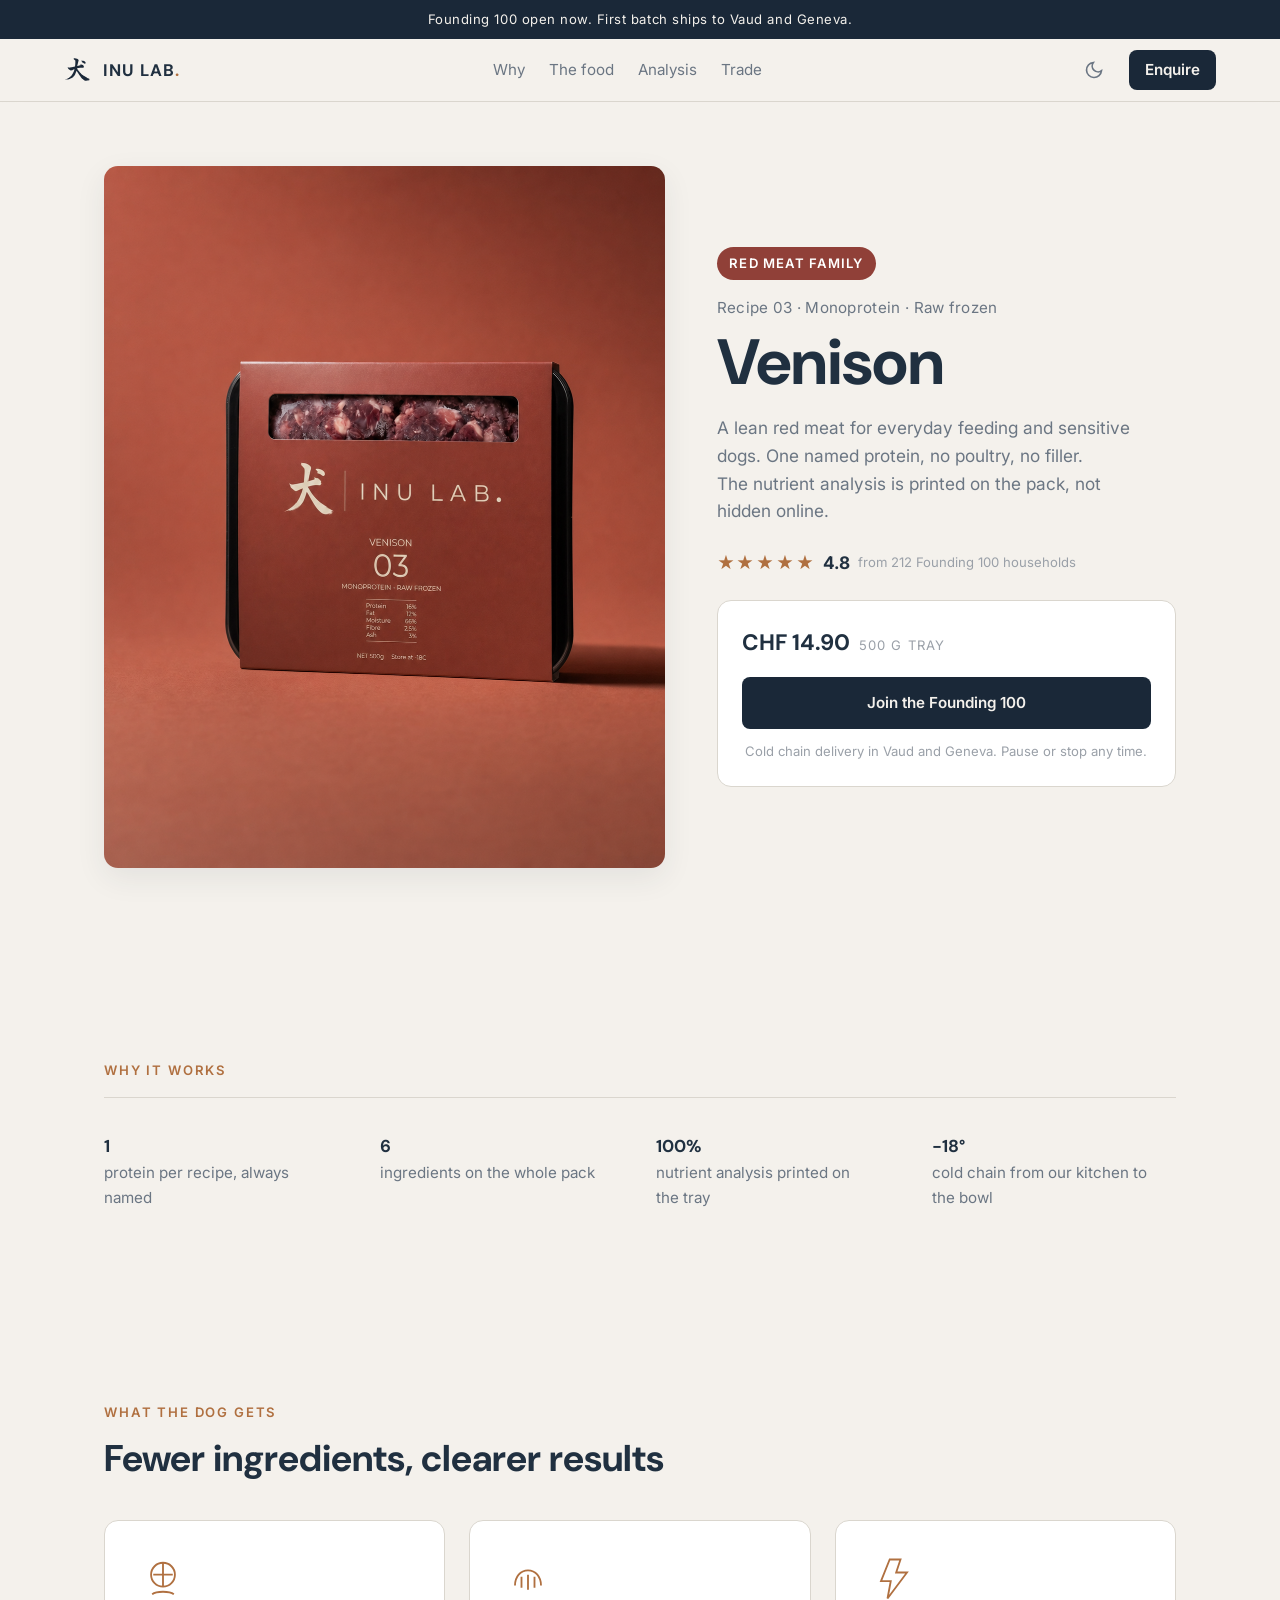
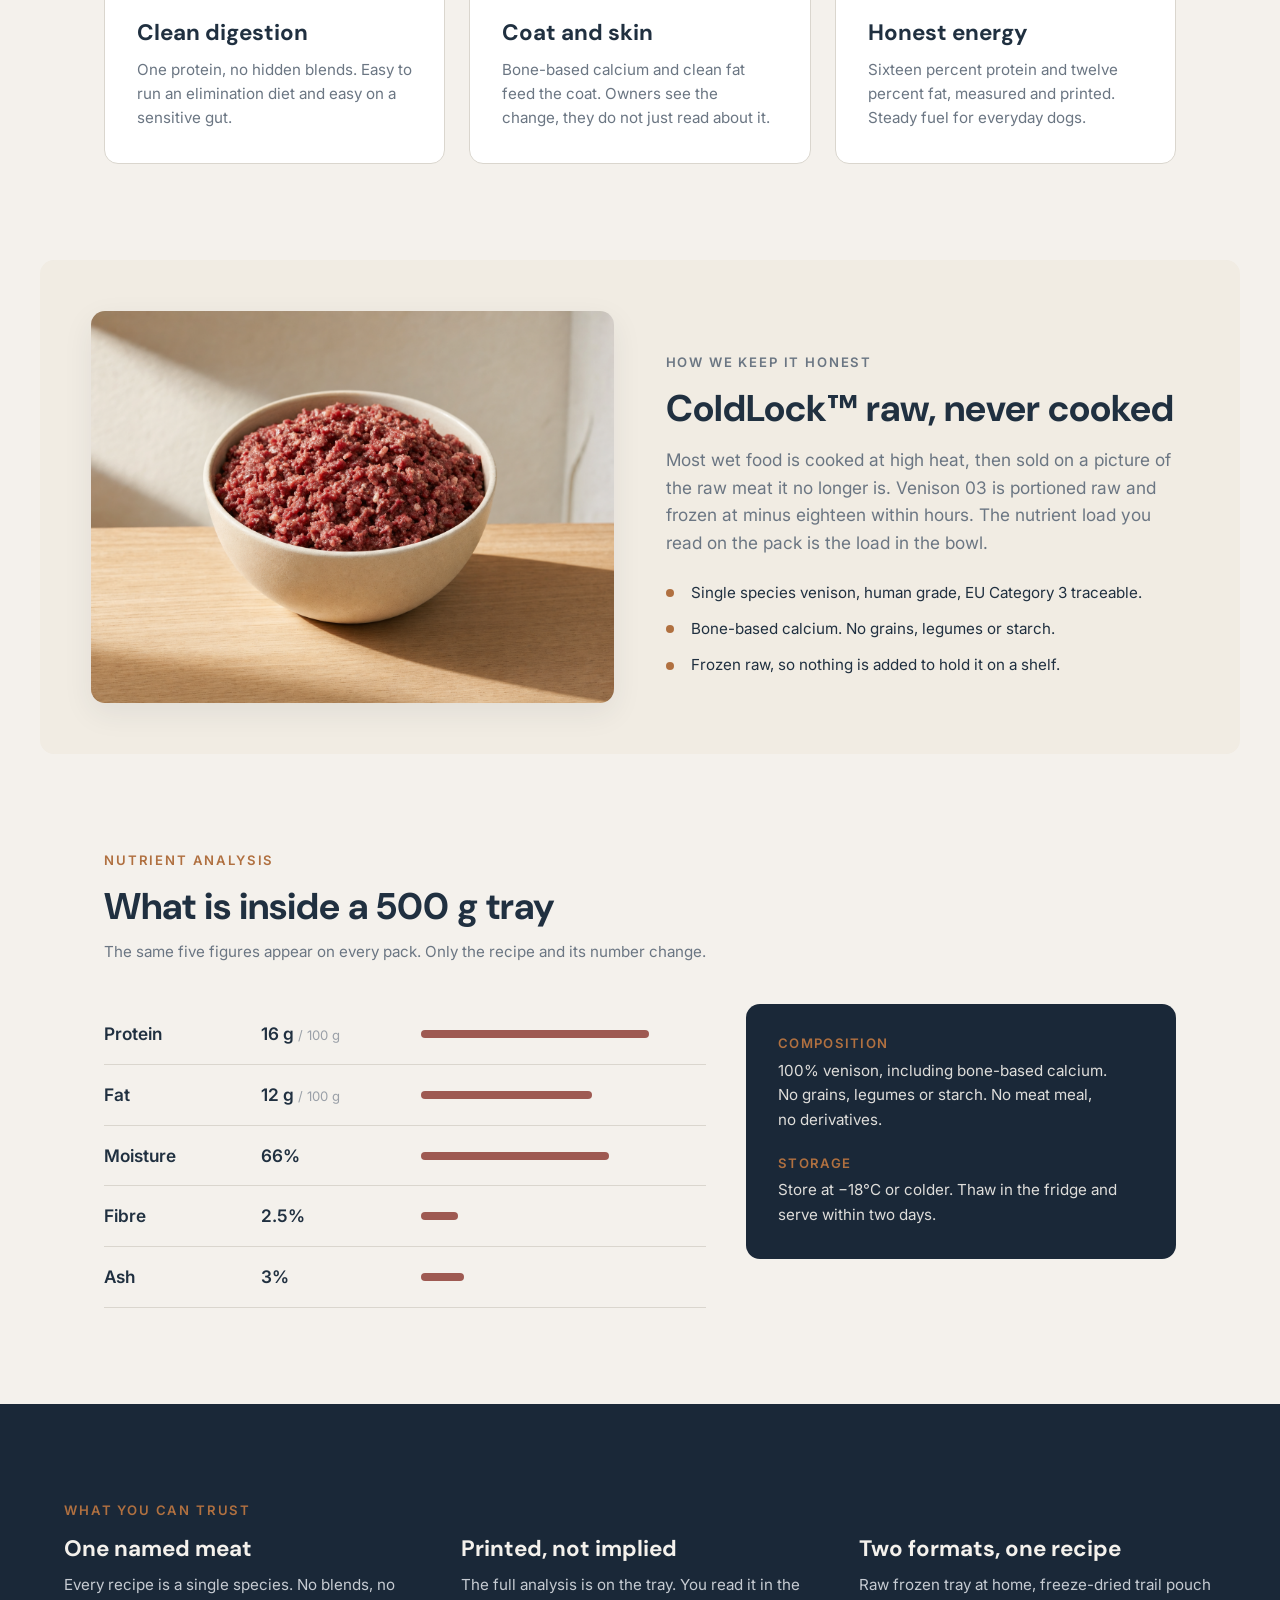
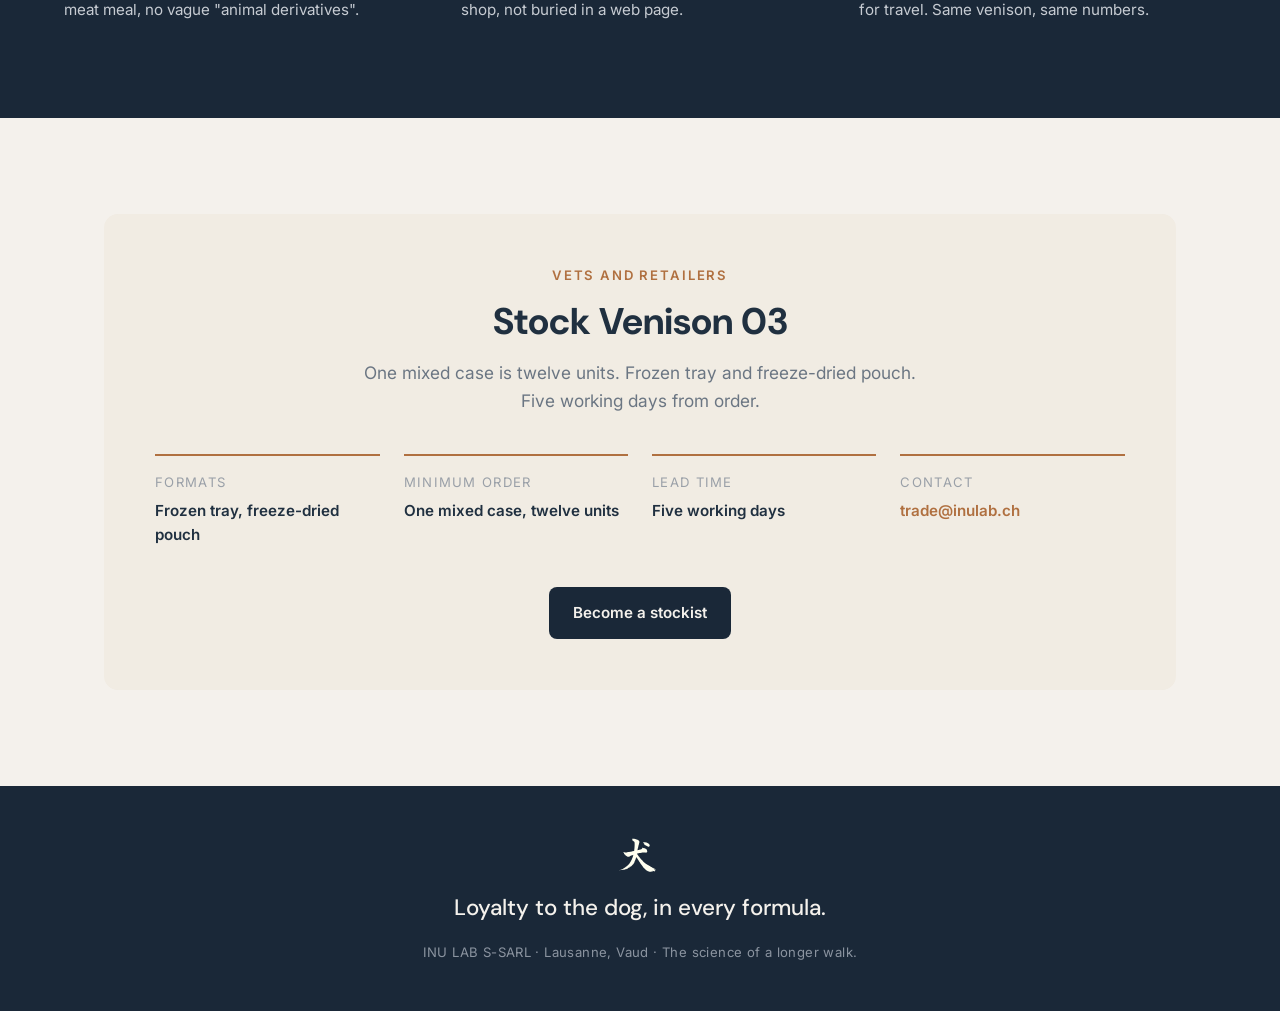
==== index.html @ a404adb4 "Venison 03 product page (Seed-style, INU LAB brand)" ====
<!DOCTYPE html>
<html lang="en" data-theme="light">
<head>
<meta charset="UTF-8">
<meta name="viewport" content="width=device-width, initial-scale=1.0">
<title>Venison 03 — INU LAB</title>
<meta name="description" content="INU LAB Venison 03. A single-protein raw frozen recipe for dogs. One named meat, a short ingredient list, and a printed nutrient analysis.">
<link rel="preconnect" href="https://fonts.googleapis.com">
<link rel="preconnect" href="https://fonts.gstatic.com" crossorigin>
<link href="https://fonts.googleapis.com/css2?family=DM+Sans:wght@400;500;700&family=Inter:wght@400;500;600&display=swap" rel="stylesheet">
<link rel="stylesheet" href="style.css">
</head>
<body>

<!-- announcement bar -->
<div class="announce">
  <span>Founding 100 open now. First batch ships to Vaud and Geneva.</span>
</div>

<!-- header -->
<header class="site-header">
  <a class="brand" href="#top" aria-label="INU LAB home">
    <img src="assets/seal.svg" alt="" class="brand-mark" aria-hidden="true">
    <span class="brand-word">INU LAB<span class="dot">.</span></span>
  </a>
  <nav class="nav" aria-label="Primary">
    <a href="#benefits">Why</a>
    <a href="#science">The food</a>
    <a href="#analysis">Analysis</a>
    <a href="#stockist">Trade</a>
  </nav>
  <div class="header-actions">
    <button data-theme-toggle aria-label="Switch to dark mode" class="theme-toggle">
      <svg width="20" height="20" viewBox="0 0 24 24" fill="none" stroke="currentColor" stroke-width="2"><path d="M21 12.79A9 9 0 1 1 11.21 3 7 7 0 0 0 21 12.79z"/></svg>
    </button>
    <a href="#stockist" class="btn btn-primary btn-sm">Enquire</a>
  </div>
</header>

<main id="top">

<!-- HERO: split, monochromatic product image left, decision column right -->
<section class="hero">
  <div class="hero-media">
    <img src="assets/hero_venison.png" alt="INU LAB Venison 03 raw frozen tray, deep red-brown pack on a matching background" width="1000" height="1250">
  </div>
  <div class="hero-info">
    <span class="pill pill-family">Red meat family</span>
    <p class="eyebrow">Recipe 03 &middot; Monoprotein &middot; Raw frozen</p>
    <h1>Venison</h1>
    <p class="lede">A lean red meat for everyday feeding and sensitive dogs. One named protein, no poultry, no filler. The nutrient analysis is printed on the pack, not hidden online.</p>
    <div class="hero-meta">
      <div class="stars" aria-label="Reader rating 4.8 out of 5">
        <span class="star-row">&#9733;&#9733;&#9733;&#9733;&#9733;</span>
        <span class="rating-num">4.8</span>
        <span class="rating-count">from 212 Founding 100 households</span>
      </div>
    </div>
    <div class="buy">
      <div class="price-row">
        <span class="price">CHF 14.90</span>
        <span class="price-unit">500 g tray</span>
      </div>
      <a href="#stockist" class="btn btn-primary btn-block">Join the Founding 100</a>
      <p class="reassure">Cold chain delivery in Vaud and Geneva. Pause or stop any time.</p>
    </div>
  </div>
</section>

<!-- WHY IT SELLS: outcome numbers -->
<section class="numbers" id="benefits">
  <p class="section-kicker">Why it works</p>
  <div class="num-grid">
    <div class="num">
      <span class="num-val">1</span>
      <span class="num-lab">protein per recipe, always named</span>
    </div>
    <div class="num">
      <span class="num-val">6</span>
      <span class="num-lab">ingredients on the whole pack</span>
    </div>
    <div class="num">
      <span class="num-val">100%</span>
      <span class="num-lab">nutrient analysis printed on the tray</span>
    </div>
    <div class="num">
      <span class="num-val">&minus;18&deg;</span>
      <span class="num-lab">cold chain from our kitchen to the bowl</span>
    </div>
  </div>
</section>

<!-- WHAT THE DOG GETS: benefits organised by outcome -->
<section class="benefits">
  <div class="benefits-head">
    <p class="section-kicker">What the dog gets</p>
    <h2>Fewer ingredients, clearer results</h2>
  </div>
  <div class="benefit-grid">
    <article class="benefit-card">
      <div class="bicon" aria-hidden="true">
        <svg viewBox="0 0 48 48" fill="none" stroke="currentColor" stroke-width="1.7"><circle cx="24" cy="20" r="11"/><path d="M24 9v22M15 20h18"/><path d="M14 38c4-3 16-3 20 0"/></svg>
      </div>
      <h3>Clean digestion</h3>
      <p>One protein, no hidden blends. Easy to run an elimination diet and easy on a sensitive gut.</p>
    </article>
    <article class="benefit-card">
      <div class="bicon" aria-hidden="true">
        <svg viewBox="0 0 48 48" fill="none" stroke="currentColor" stroke-width="1.7"><path d="M12 30c0-8 5-14 12-14s12 6 12 14"/><path d="M18 22v10M24 20v14M30 22v10"/></svg>
      </div>
      <h3>Coat and skin</h3>
      <p>Bone-based calcium and clean fat feed the coat. Owners see the change, they do not just read about it.</p>
    </article>
    <article class="benefit-card">
      <div class="bicon" aria-hidden="true">
        <svg viewBox="0 0 48 48" fill="none" stroke="currentColor" stroke-width="1.7"><path d="M20 6l-8 20h9l-3 16 18-24h-10l4-12z"/></svg>
      </div>
      <h3>Honest energy</h3>
      <p>Sixteen percent protein and twelve percent fat, measured and printed. Steady fuel for everyday dogs.</p>
    </article>
  </div>
</section>

<!-- SCIENCE / MECHANISM: named technology (ColdLock) + food image -->
<section class="science" id="science">
  <div class="science-media">
    <img src="assets/food_venison.png" alt="A real portion of raw venison in a plain ceramic bowl on pale oak" width="1240" height="930">
  </div>
  <div class="science-copy">
    <p class="section-kicker">How we keep it honest</p>
    <h2>ColdLock&trade; raw, never cooked</h2>
    <p>Most wet food is cooked at high heat, then sold on a picture of the raw meat it no longer is. Venison 03 is portioned raw and frozen at minus eighteen within hours. The nutrient load you read on the pack is the load in the bowl.</p>
    <ul class="tick-list" role="list">
      <li>Single species venison, human grade, EU Category 3 traceable.</li>
      <li>Bone-based calcium. No grains, legumes or starch.</li>
      <li>Frozen raw, so nothing is added to hold it on a shelf.</li>
    </ul>
  </div>
</section>

<!-- ANALYSIS: benefit-organised spec table -->
<section class="analysis" id="analysis">
  <div class="analysis-head">
    <p class="section-kicker">Nutrient analysis</p>
    <h2>What is inside a 500 g tray</h2>
    <p class="analysis-note">The same five figures appear on every pack. Only the recipe and its number change.</p>
  </div>
  <div class="spec-wrap">
    <table class="spec-table">
      <caption class="sr-only">Guaranteed analysis for Venison 03 per 100 grams</caption>
      <tbody>
        <tr><th scope="row">Protein</th><td>16 g <span class="per">/ 100 g</span></td><td class="bar"><span style="width:80%"></span></td></tr>
        <tr><th scope="row">Fat</th><td>12 g <span class="per">/ 100 g</span></td><td class="bar"><span style="width:60%"></span></td></tr>
        <tr><th scope="row">Moisture</th><td>66%</td><td class="bar"><span style="width:66%"></span></td></tr>
        <tr><th scope="row">Fibre</th><td>2.5%</td><td class="bar"><span style="width:13%"></span></td></tr>
        <tr><th scope="row">Ash</th><td>3%</td><td class="bar"><span style="width:15%"></span></td></tr>
      </tbody>
    </table>
    <aside class="compo-card">
      <h3>Composition</h3>
      <p>100% venison, including bone-based calcium. No grains, legumes or starch. No meat meal, no derivatives.</p>
      <h3>Storage</h3>
      <p>Store at &minus;18&deg;C or colder. Thaw in the fridge and serve within two days.</p>
    </aside>
  </div>
</section>

<!-- PROOF strip -->
<section class="proof">
  <p class="section-kicker light">What you can trust</p>
  <div class="proof-grid">
    <div class="proof-item"><h3>One named meat</h3><p>Every recipe is a single species. No blends, no meat meal, no vague "animal derivatives".</p></div>
    <div class="proof-item"><h3>Printed, not implied</h3><p>The full analysis is on the tray. You read it in the shop, not buried in a web page.</p></div>
    <div class="proof-item"><h3>Two formats, one recipe</h3><p>Raw frozen tray at home, freeze-dried trail pouch for travel. Same venison, same numbers.</p></div>
  </div>
</section>

<!-- STOCKIST / CTA -->
<section class="stockist" id="stockist">
  <div class="stockist-inner">
    <p class="section-kicker">Vets and retailers</p>
    <h2>Stock Venison 03</h2>
    <p class="stockist-lede">One mixed case is twelve units. Frozen tray and freeze-dried pouch. Five working days from order.</p>
    <div class="stockist-terms">
      <div><span class="term-lab">Formats</span><span class="term-val">Frozen tray, freeze-dried pouch</span></div>
      <div><span class="term-lab">Minimum order</span><span class="term-val">One mixed case, twelve units</span></div>
      <div><span class="term-lab">Lead time</span><span class="term-val">Five working days</span></div>
      <div><span class="term-lab">Contact</span><span class="term-val"><a href="mailto:trade@inulab.ch">trade@inulab.ch</a></span></div>
    </div>
    <a href="mailto:trade@inulab.ch" class="btn btn-primary">Become a stockist</a>
  </div>
</section>

</main>

<footer class="site-footer">
  <div class="foot-brand">
    <img src="assets/seal.svg" alt="" class="foot-mark" aria-hidden="true">
    <p class="motto">Loyalty to the dog, in every formula.</p>
  </div>
  <p class="foot-legal">INU LAB S-SARL &middot; Lausanne, Vaud &middot; The science of a longer walk.</p>
</footer>

<script src="app.js"></script>
</body>
</html>
---- style.css ----
/* ============ INU LAB — Venison 03 product page ============ */
/* Brand tokens, not Nexus. Warm White base, Ink Navy text, ochre accent,
   red-meat family colour for this recipe. */

:root, [data-theme="light"]{
  --warmw:#F4F1EC; --cream:#E8E2D8; --panel:#F1ECE3;
  --ink:#203040; --navy:#1A2838; --slate:#6B7683; --faint:#9AA0A8;
  --line:#DAD6CE; --ochre:#B07040; --brick:#904038; --white:#FFFFFF;
  --family:#904038;           /* red meat */
  --bg:var(--warmw); --surface:var(--white); --text:var(--ink);
  --text-muted:var(--slate); --border:var(--line);

  --text-xs:clamp(.75rem,.7rem + .2vw,.82rem);
  --text-sm:clamp(.875rem,.82rem + .2vw,.95rem);
  --text-base:clamp(1rem,.96rem + .2vw,1.08rem);
  --text-lg:clamp(1.15rem,1rem + .6vw,1.4rem);
  --text-xl:clamp(1.6rem,1.2rem + 1.4vw,2.4rem);
  --text-2xl:clamp(2.4rem,1.6rem + 3vw,4rem);

  --sp-2:.5rem; --sp-3:.75rem; --sp-4:1rem; --sp-6:1.5rem; --sp-8:2rem;
  --sp-10:2.5rem; --sp-12:3rem; --sp-16:4rem; --sp-20:5rem; --sp-24:6rem;
  --radius:14px; --radius-sm:8px;
  --font-display:'DM Sans',system-ui,sans-serif;
  --font-body:'Inter',system-ui,sans-serif;
  --maxw:1200px;
  --shadow:0 10px 30px rgba(32,48,64,.08);
  --trans:200ms cubic-bezier(.16,1,.3,1);
}
[data-theme="dark"]{
  --bg:#14100C; --surface:#1C1712; --panel:#221C16;
  --ink:#EDE7DE; --text:#EDE7DE; --text-muted:#A79E92; --faint:#7A7062;
  --line:#33291F; --border:#33291F; --white:#1C1712;
  --warmw:#14100C; --cream:#221C16;
  --navy:#0F0B08;
  --ochre:#C88A5A; --brick:#C0584C; --family:#C0584C;
  --shadow:0 10px 30px rgba(0,0,0,.4);
}

*,*::before,*::after{box-sizing:border-box;margin:0;padding:0}
html{-webkit-font-smoothing:antialiased;text-rendering:optimizeLegibility;scroll-behavior:smooth;scroll-padding-top:76px}
body{min-height:100dvh;line-height:1.6;font-family:var(--font-body);font-size:var(--text-base);
  color:var(--text);background:var(--bg);transition:background var(--trans),color var(--trans)}
img,svg{display:block;max-width:100%;height:auto}
h1,h2,h3{font-family:var(--font-display);line-height:1.1;text-wrap:balance;color:var(--ink)}
p{text-wrap:pretty}
a{color:inherit;text-decoration:none;transition:color var(--trans)}
ul[role=list]{list-style:none}
button{cursor:pointer;background:none;border:none;color:inherit;font:inherit}
:focus-visible{outline:2px solid var(--ochre);outline-offset:3px;border-radius:6px}
table{border-collapse:collapse;width:100%}
.sr-only{position:absolute;width:1px;height:1px;padding:0;margin:-1px;overflow:hidden;clip:rect(0,0,0,0);white-space:nowrap;border:0}
@media (prefers-reduced-motion:reduce){*{animation-duration:.01ms!important;transition-duration:.01ms!important;scroll-behavior:auto!important}}

section{padding-block:clamp(var(--sp-16),8vw,var(--sp-24));padding-inline:clamp(var(--sp-4),5vw,var(--sp-16))}
.section-kicker{font-family:var(--font-body);font-weight:600;font-size:var(--text-xs);letter-spacing:.14em;
  text-transform:uppercase;color:var(--ochre);margin-bottom:var(--sp-4)}
.section-kicker.light{color:var(--ochre)}

/* ---------- announce ---------- */
.announce{background:var(--navy);color:var(--warmw);text-align:center;font-size:var(--text-xs);
  letter-spacing:.04em;padding:.55rem 1rem}
[data-theme="dark"] .announce{color:#EDE7DE}

/* ---------- header ---------- */
.site-header{position:sticky;top:0;z-index:50;display:flex;align-items:center;justify-content:space-between;
  gap:var(--sp-6);padding:.7rem clamp(var(--sp-4),5vw,var(--sp-16));
  background:color-mix(in srgb,var(--bg) 88%,transparent);backdrop-filter:blur(10px);
  border-bottom:1px solid var(--border)}
.brand{display:flex;align-items:center;gap:.55rem}
.brand-mark{width:30px;height:30px}
[data-theme="dark"] .brand-mark{filter:invert(1) sepia(.15) saturate(.6) brightness(1.1)}
.brand-word{font-family:var(--font-display);font-weight:700;letter-spacing:.06em;font-size:1.05rem;color:var(--ink)}
.brand-word .dot{color:var(--ochre)}
.nav{display:flex;gap:var(--sp-6)}
.nav a{font-size:var(--text-sm);color:var(--text-muted)}
.nav a:hover{color:var(--ink)}
.header-actions{display:flex;align-items:center;gap:var(--sp-4)}
.theme-toggle{width:38px;height:38px;display:grid;place-items:center;border-radius:50%;color:var(--text-muted)}
.theme-toggle:hover{background:var(--panel);color:var(--ink)}

/* ---------- buttons ---------- */
.btn{display:inline-flex;align-items:center;justify-content:center;gap:.5rem;font-weight:600;
  font-size:var(--text-sm);padding:.85rem 1.5rem;border-radius:var(--radius-sm);transition:all var(--trans)}
.btn-sm{padding:.5rem 1rem}
.btn-primary{background:var(--navy);color:var(--warmw)}
.btn-primary:hover{background:var(--ink);transform:translateY(-1px)}
[data-theme="dark"] .btn-primary{background:var(--ochre);color:#14100C}
[data-theme="dark"] .btn-primary:hover{background:#d89a68}
.btn-block{width:100%}

/* ---------- hero ---------- */
.hero{display:grid;grid-template-columns:1.1fr .9fr;gap:clamp(var(--sp-8),4vw,var(--sp-20));
  align-items:center;max-width:var(--maxw);margin-inline:auto;padding-top:clamp(var(--sp-10),5vw,var(--sp-16))}
.hero-media img{width:100%;border-radius:var(--radius);box-shadow:var(--shadow)}
.pill{display:inline-block;font-size:var(--text-xs);font-weight:600;letter-spacing:.08em;text-transform:uppercase;
  padding:.35rem .8rem;border-radius:999px}
.pill-family{background:var(--family);color:#fff}
.eyebrow{margin:var(--sp-4) 0 var(--sp-2);color:var(--text-muted);font-size:var(--text-sm);letter-spacing:.02em}
.hero-info h1{font-size:var(--text-2xl);letter-spacing:-.01em}
.lede{margin-top:var(--sp-4);color:var(--text-muted);max-width:46ch}
.hero-meta{margin:var(--sp-6) 0}
.stars{display:flex;align-items:center;gap:.5rem;flex-wrap:wrap}
.star-row{color:var(--ochre);letter-spacing:.1em}
.rating-num{font-weight:700;color:var(--ink)}
.rating-count{font-size:var(--text-xs);color:var(--faint)}
.buy{border:1px solid var(--border);border-radius:var(--radius);padding:var(--sp-6);background:var(--surface)}
.price-row{display:flex;align-items:baseline;gap:.6rem;margin-bottom:var(--sp-4)}
.price{font-family:var(--font-display);font-weight:700;font-size:var(--text-lg);color:var(--ink)}
.price-unit{font-size:var(--text-xs);color:var(--faint);text-transform:uppercase;letter-spacing:.08em}
.reassure{margin-top:var(--sp-3);font-size:var(--text-xs);color:var(--faint);text-align:center}

/* ---------- numbers ---------- */
.numbers{max-width:var(--maxw);margin-inline:auto}
.num-grid{display:grid;grid-template-columns:repeat(4,1fr);gap:var(--sp-8);border-top:1px solid var(--border);padding-top:var(--sp-10)}
.num{display:flex;flex-direction:column;gap:.4rem}
.num-val{font-family:var(--font-display);font-weight:700;font-size:clamp(2.2rem,1.5rem+2vw,3.2rem);color:var(--ink);line-height:1}
.num-lab{font-size:var(--text-sm);color:var(--text-muted);max-width:22ch}

/* ---------- benefits ---------- */
.benefits{max-width:var(--maxw);margin-inline:auto}
.benefits-head h2{font-size:var(--text-xl);margin-top:var(--sp-2)}
.benefit-grid{display:grid;grid-template-columns:repeat(3,1fr);gap:var(--sp-6);margin-top:var(--sp-10)}
.benefit-card{background:var(--surface);border:1px solid var(--border);border-radius:var(--radius);padding:var(--sp-8)}
.bicon{width:52px;height:52px;color:var(--ochre);margin-bottom:var(--sp-4)}
.bicon svg{width:100%;height:100%}
.benefit-card h3{font-size:var(--text-lg);margin-bottom:var(--sp-3)}
.benefit-card p{color:var(--text-muted);font-size:var(--text-sm)}

/* ---------- science ---------- */
.science{display:grid;grid-template-columns:1fr 1fr;gap:clamp(var(--sp-8),4vw,var(--sp-20));align-items:center;
  max-width:var(--maxw);margin-inline:auto;background:var(--panel);border-radius:var(--radius);
  padding:clamp(var(--sp-8),4vw,var(--sp-16))}
.science-media img{width:100%;border-radius:var(--radius);box-shadow:var(--shadow)}
.science-copy h2{font-size:var(--text-xl);margin-top:var(--sp-2)}
.science-copy p{margin-top:var(--sp-4);color:var(--text-muted)}
.tick-list{margin-top:var(--sp-6);display:flex;flex-direction:column;gap:var(--sp-3)}
.tick-list li{position:relative;padding-left:1.6rem;font-size:var(--text-sm);color:var(--text)}
.tick-list li::before{content:"";position:absolute;left:0;top:.55em;width:8px;height:8px;border-radius:50%;background:var(--ochre)}

/* ---------- analysis ---------- */
.analysis{max-width:var(--maxw);margin-inline:auto}
.analysis-head h2{font-size:var(--text-xl);margin-top:var(--sp-2)}
.analysis-note{margin-top:var(--sp-3);color:var(--text-muted);font-size:var(--text-sm)}
.spec-wrap{display:grid;grid-template-columns:1.4fr 1fr;gap:var(--sp-10);margin-top:var(--sp-10);align-items:start}
.spec-table th,.spec-table td{text-align:left;padding:var(--sp-4) 0;border-bottom:1px solid var(--border);vertical-align:middle}
.spec-table th{font-family:var(--font-body);font-weight:600;font-size:var(--text-base);color:var(--ink);width:26%}
.spec-table td{font-weight:600;color:var(--ink);width:24%}
.spec-table .per{font-weight:400;color:var(--faint);font-size:var(--text-xs)}
.spec-table td.bar{width:50%;padding-left:var(--sp-4)}
.spec-table td.bar span{display:block;height:8px;border-radius:999px;background:var(--family);opacity:.85}
.compo-card{background:var(--navy);color:var(--warmw);border-radius:var(--radius);padding:var(--sp-8)}
.compo-card h3{color:var(--ochre);font-family:var(--font-body);font-weight:600;font-size:var(--text-xs);
  letter-spacing:.1em;text-transform:uppercase;margin-bottom:var(--sp-2)}
.compo-card h3:not(:first-child){margin-top:var(--sp-6)}
.compo-card p{color:var(--warmw);font-size:var(--text-sm);opacity:.9}
[data-theme="dark"] .compo-card{border:1px solid var(--line)}
[data-theme="dark"] .compo-card p,[data-theme="dark"] .compo-card{color:#EDE7DE}

/* ---------- proof ---------- */
.proof{background:var(--navy);color:var(--warmw)}
.proof .section-kicker{color:var(--ochre)}
.proof-grid{display:grid;grid-template-columns:repeat(3,1fr);gap:var(--sp-10);max-width:var(--maxw);margin-inline:auto}
.proof-item h3{color:var(--warmw);font-size:var(--text-lg);margin-bottom:var(--sp-3)}
.proof-item p{color:#C6CBD2;font-size:var(--text-sm)}
[data-theme="dark"] .proof{background:#0F0B08;border-block:1px solid var(--line)}
[data-theme="dark"] .proof-item h3,[data-theme="dark"] .proof .section-kicker{color:var(--ochre)}
[data-theme="dark"] .proof-item p{color:#A79E92}

/* ---------- stockist ---------- */
.stockist{max-width:var(--maxw);margin-inline:auto}
.stockist-inner{background:var(--panel);border-radius:var(--radius);padding:clamp(var(--sp-8),4vw,var(--sp-16));text-align:center}
.stockist-inner h2{font-size:var(--text-xl);margin-top:var(--sp-2)}
.stockist-lede{margin:var(--sp-4) auto 0;color:var(--text-muted);max-width:52ch}
.stockist-terms{display:grid;grid-template-columns:repeat(4,1fr);gap:var(--sp-6);margin:var(--sp-10) 0;text-align:left}
.stockist-terms>div{display:flex;flex-direction:column;gap:.35rem;padding-top:var(--sp-4);border-top:2px solid var(--ochre)}
.term-lab{font-size:var(--text-xs);letter-spacing:.1em;text-transform:uppercase;color:var(--faint)}
.term-val{font-weight:600;color:var(--ink);font-size:var(--text-sm)}
.term-val a{color:var(--ochre)}

/* ---------- footer ---------- */
.site-footer{background:var(--navy);color:var(--warmw);padding:var(--sp-12) clamp(var(--sp-4),5vw,var(--sp-16));
  display:flex;flex-direction:column;gap:var(--sp-4);align-items:center;text-align:center}
.foot-brand{display:flex;flex-direction:column;align-items:center;gap:var(--sp-3)}
.foot-mark{width:44px;height:44px;filter:invert(1) sepia(.1) brightness(1.2)}
.motto{font-family:var(--font-display);font-weight:500;color:var(--warmw);font-size:var(--text-lg)}
.foot-legal{color:#8B94A0;font-size:var(--text-xs);letter-spacing:.03em}

/* ---------- responsive ---------- */
@media (max-width:900px){
  .hero{grid-template-columns:1fr;gap:var(--sp-8)}
  .hero-media{max-width:420px;margin-inline:auto}
  .science{grid-template-columns:1fr}
  .num-grid{grid-template-columns:repeat(2,1fr);gap:var(--sp-8)}
  .benefit-grid{grid-template-columns:1fr}
  .spec-wrap{grid-template-columns:1fr;gap:var(--sp-8)}
  .proof-grid{grid-template-columns:1fr;gap:var(--sp-8)}
  .stockist-terms{grid-template-columns:repeat(2,1fr)}
  .nav{display:none}
}
@media (max-width:520px){
  .num-grid{grid-template-columns:1fr}
  .stockist-terms{grid-template-columns:1fr}
}
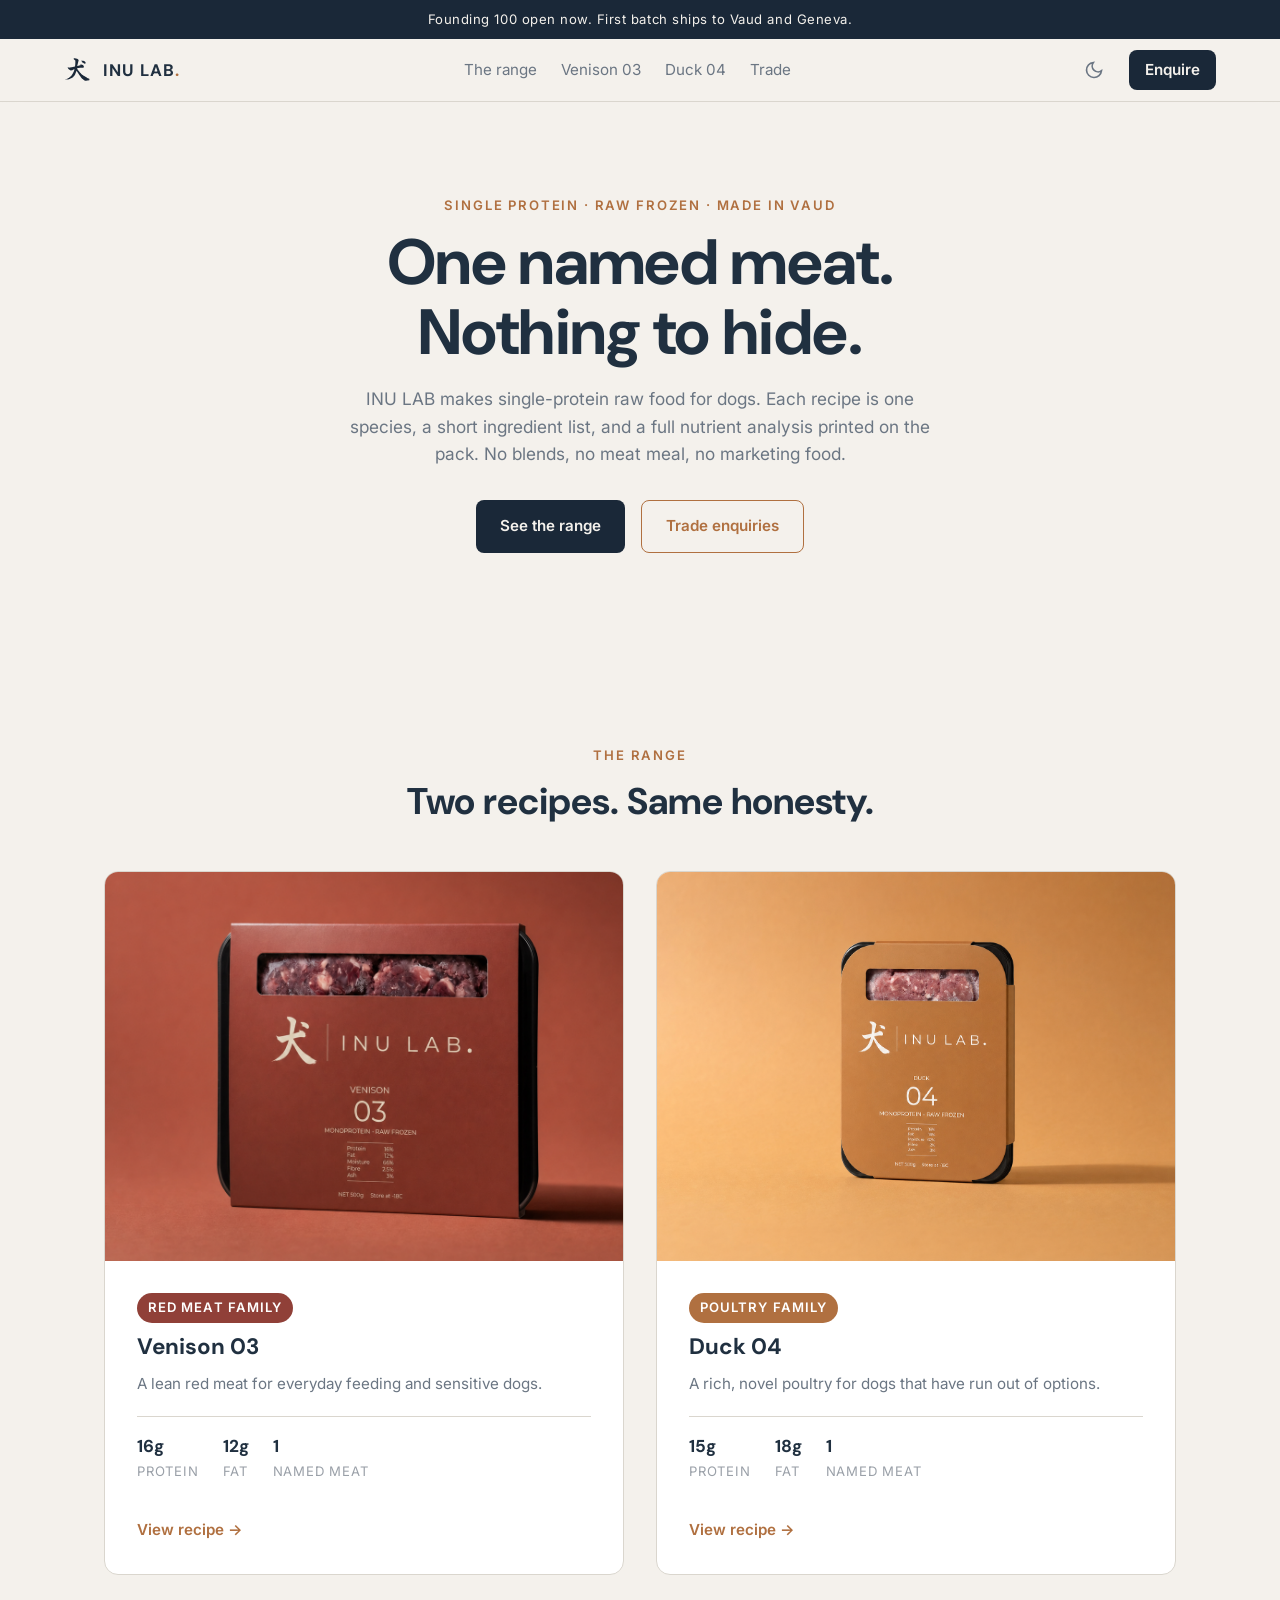
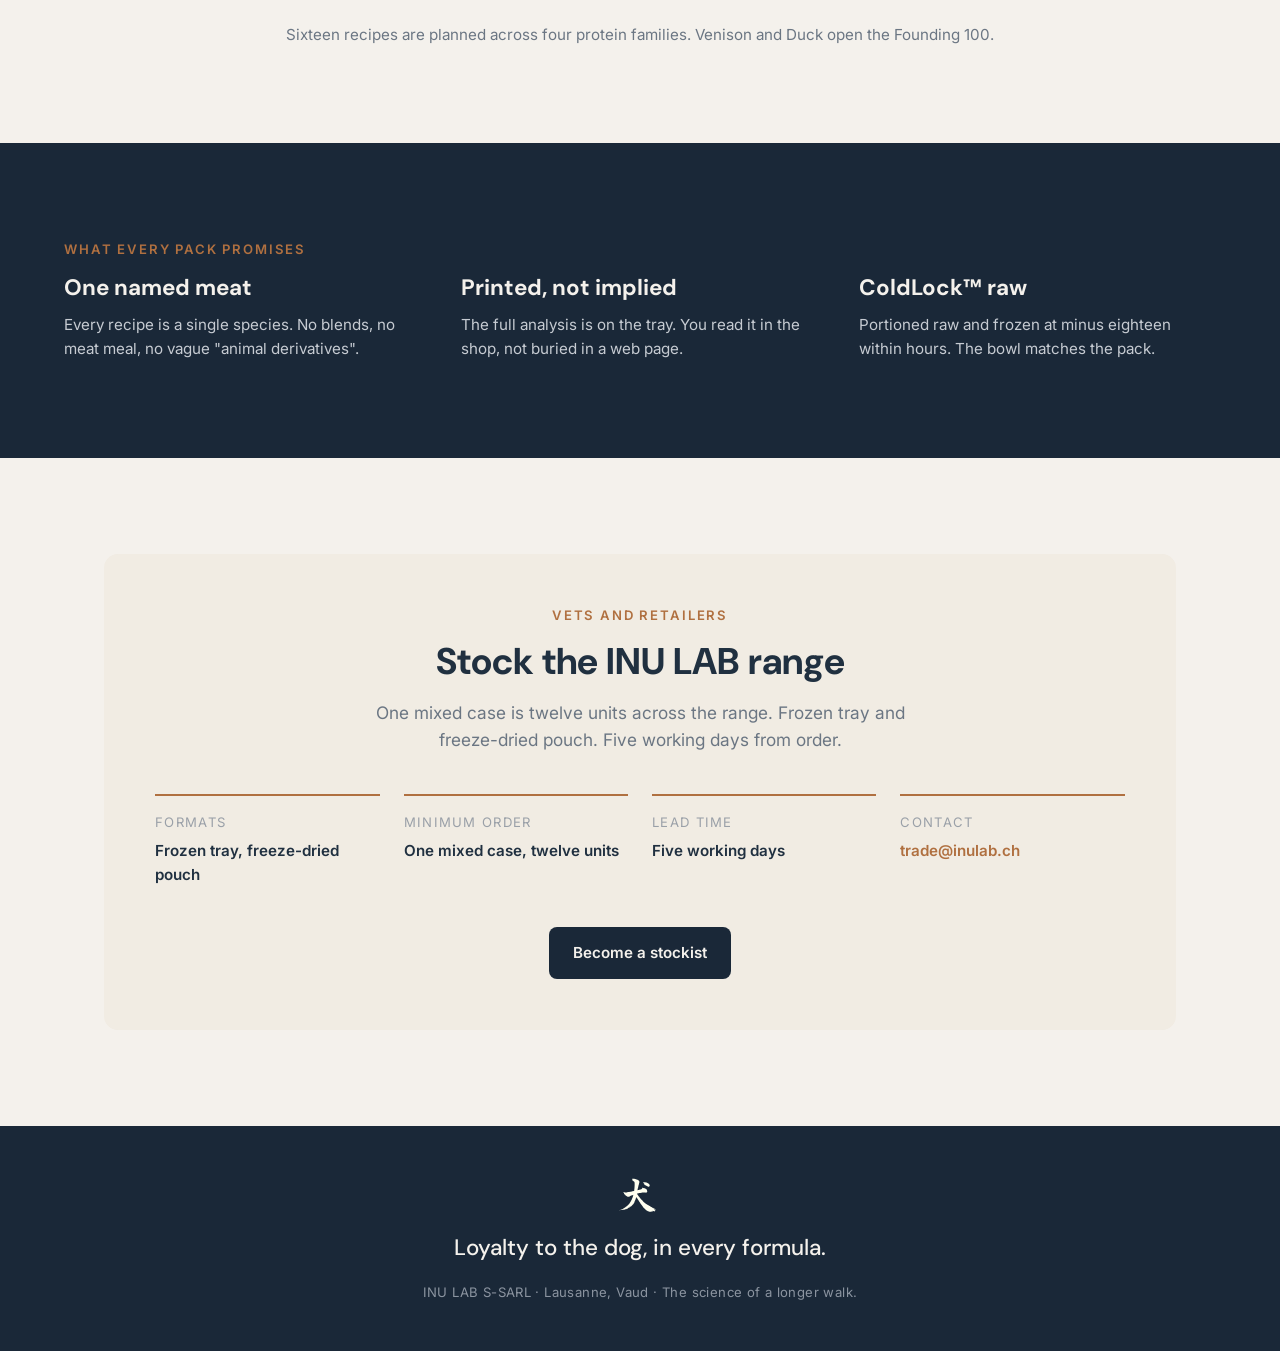
==== commit f82fe005: "Add Duck 04 recipe page and range index; per-recipe family colour" ====
--- a/index.html
+++ b/index.html
@@ -3,8 +3,8 @@
 <head>
 <meta charset="UTF-8">
 <meta name="viewport" content="width=device-width, initial-scale=1.0">
-<title>Venison 03 — INU LAB</title>
-<meta name="description" content="INU LAB Venison 03. A single-protein raw frozen recipe for dogs. One named meat, a short ingredient list, and a printed nutrient analysis.">
+<title>INU LAB — Single-protein raw food for dogs</title>
+<meta name="description" content="INU LAB makes single-protein raw frozen food for dogs. One named meat per recipe, a short ingredient list, and a nutrient analysis printed on every pack.">
 <link rel="preconnect" href="https://fonts.googleapis.com">
 <link rel="preconnect" href="https://fonts.gstatic.com" crossorigin>
 <link href="https://fonts.googleapis.com/css2?family=DM+Sans:wght@400;500;700&family=Inter:wght@400;500;600&display=swap" rel="stylesheet">
@@ -19,14 +19,14 @@
 
 <!-- header -->
 <header class="site-header">
-  <a class="brand" href="#top" aria-label="INU LAB home">
+  <a class="brand" href="index.html" aria-label="INU LAB home">
     <img src="assets/seal.svg" alt="" class="brand-mark" aria-hidden="true">
     <span class="brand-word">INU LAB<span class="dot">.</span></span>
   </a>
   <nav class="nav" aria-label="Primary">
-    <a href="#benefits">Why</a>
-    <a href="#science">The food</a>
-    <a href="#analysis">Analysis</a>
+    <a href="index.html" aria-current="page">The range</a>
+    <a href="venison-03.html">Venison 03</a>
+    <a href="duck-04.html">Duck 04</a>
     <a href="#stockist">Trade</a>
   </nav>
   <div class="header-actions">
@@ -39,148 +39,81 @@
 
 <main id="top">
 
-<!-- HERO: split, monochromatic product image left, decision column right -->
-<section class="hero">
-  <div class="hero-media">
-    <img src="assets/hero_venison.png" alt="INU LAB Venison 03 raw frozen tray, deep red-brown pack on a matching background" width="1000" height="1250">
-  </div>
-  <div class="hero-info">
-    <span class="pill pill-family">Red meat family</span>
-    <p class="eyebrow">Recipe 03 &middot; Monoprotein &middot; Raw frozen</p>
-    <h1>Venison</h1>
-    <p class="lede">A lean red meat for everyday feeding and sensitive dogs. One named protein, no poultry, no filler. The nutrient analysis is printed on the pack, not hidden online.</p>
-    <div class="hero-meta">
-      <div class="stars" aria-label="Reader rating 4.8 out of 5">
-        <span class="star-row">&#9733;&#9733;&#9733;&#9733;&#9733;</span>
-        <span class="rating-num">4.8</span>
-        <span class="rating-count">from 212 Founding 100 households</span>
-      </div>
-    </div>
-    <div class="buy">
-      <div class="price-row">
-        <span class="price">CHF 14.90</span>
-        <span class="price-unit">500 g tray</span>
-      </div>
-      <a href="#stockist" class="btn btn-primary btn-block">Join the Founding 100</a>
-      <p class="reassure">Cold chain delivery in Vaud and Geneva. Pause or stop any time.</p>
-    </div>
+<!-- HOME HERO -->
+<section class="home-hero">
+  <p class="eyebrow">Single protein &middot; Raw frozen &middot; Made in Vaud</p>
+  <h1>One named meat.<br>Nothing to hide.</h1>
+  <p class="lede">INU LAB makes single-protein raw food for dogs. Each recipe is one species, a short ingredient list, and a full nutrient analysis printed on the pack. No blends, no meat meal, no marketing food.</p>
+  <div class="home-cta">
+    <a href="#range" class="btn btn-primary">See the range</a>
+    <a href="#stockist" class="btn btn-primary" style="background:transparent;color:var(--ochre);border:1px solid var(--ochre)">Trade enquiries</a>
   </div>
 </section>
 
-<!-- WHY IT SELLS: outcome numbers -->
-<section class="numbers" id="benefits">
-  <p class="section-kicker">Why it works</p>
-  <div class="num-grid">
-    <div class="num">
-      <span class="num-val">1</span>
-      <span class="num-lab">protein per recipe, always named</span>
-    </div>
-    <div class="num">
-      <span class="num-val">6</span>
-      <span class="num-lab">ingredients on the whole pack</span>
-    </div>
-    <div class="num">
-      <span class="num-val">100%</span>
-      <span class="num-lab">nutrient analysis printed on the tray</span>
-    </div>
-    <div class="num">
-      <span class="num-val">&minus;18&deg;</span>
-      <span class="num-lab">cold chain from our kitchen to the bowl</span>
-    </div>
+<!-- RANGE GRID -->
+<section class="range" id="range">
+  <div class="range-head">
+    <p class="section-kicker">The range</p>
+    <h2>Two recipes. Same honesty.</h2>
+  </div>
+  <div class="recipe-grid">
+
+    <!-- Venison 03 card -->
+    <a class="recipe-card" href="venison-03.html" data-family="redmeat" aria-label="Venison 03 recipe">
+      <div class="card-media">
+        <img src="assets/hero_venison.png" alt="INU LAB Venison 03 raw frozen tray" width="1000" height="1250">
+      </div>
+      <div class="card-body">
+        <span class="card-pill">Red meat family</span>
+        <h3>Venison 03</h3>
+        <p class="card-sub">A lean red meat for everyday feeding and sensitive dogs.</p>
+        <div class="card-macros">
+          <div><span class="m-val">16g</span><span class="m-lab">Protein</span></div>
+          <div><span class="m-val">12g</span><span class="m-lab">Fat</span></div>
+          <div><span class="m-val">1</span><span class="m-lab">Named meat</span></div>
+        </div>
+        <span class="card-link">View recipe &rarr;</span>
+      </div>
+    </a>
+
+    <!-- Duck 04 card -->
+    <a class="recipe-card" href="duck-04.html" data-family="poultry" aria-label="Duck 04 recipe">
+      <div class="card-media">
+        <img src="assets/hero_duck.png" alt="INU LAB Duck 04 raw frozen tray" width="1000" height="1250">
+      </div>
+      <div class="card-body">
+        <span class="card-pill">Poultry family</span>
+        <h3>Duck 04</h3>
+        <p class="card-sub">A rich, novel poultry for dogs that have run out of options.</p>
+        <div class="card-macros">
+          <div><span class="m-val">15g</span><span class="m-lab">Protein</span></div>
+          <div><span class="m-val">18g</span><span class="m-lab">Fat</span></div>
+          <div><span class="m-val">1</span><span class="m-lab">Named meat</span></div>
+        </div>
+        <span class="card-link">View recipe &rarr;</span>
+      </div>
+    </a>
+
+  </div>
+  <p class="range-note">Sixteen recipes are planned across four protein families. Venison and Duck open the Founding 100.</p>
+</section>
+
+<!-- PROOF -->
+<section class="proof">
+  <p class="section-kicker light">What every pack promises</p>
+  <div class="proof-grid">
+    <div class="proof-item"><h3>One named meat</h3><p>Every recipe is a single species. No blends, no meat meal, no vague "animal derivatives".</p></div>
+    <div class="proof-item"><h3>Printed, not implied</h3><p>The full analysis is on the tray. You read it in the shop, not buried in a web page.</p></div>
+    <div class="proof-item"><h3>ColdLock&trade; raw</h3><p>Portioned raw and frozen at minus eighteen within hours. The bowl matches the pack.</p></div>
   </div>
 </section>
 
-<!-- WHAT THE DOG GETS: benefits organised by outcome -->
-<section class="benefits">
-  <div class="benefits-head">
-    <p class="section-kicker">What the dog gets</p>
-    <h2>Fewer ingredients, clearer results</h2>
-  </div>
-  <div class="benefit-grid">
-    <article class="benefit-card">
-      <div class="bicon" aria-hidden="true">
-        <svg viewBox="0 0 48 48" fill="none" stroke="currentColor" stroke-width="1.7"><circle cx="24" cy="20" r="11"/><path d="M24 9v22M15 20h18"/><path d="M14 38c4-3 16-3 20 0"/></svg>
-      </div>
-      <h3>Clean digestion</h3>
-      <p>One protein, no hidden blends. Easy to run an elimination diet and easy on a sensitive gut.</p>
-    </article>
-    <article class="benefit-card">
-      <div class="bicon" aria-hidden="true">
-        <svg viewBox="0 0 48 48" fill="none" stroke="currentColor" stroke-width="1.7"><path d="M12 30c0-8 5-14 12-14s12 6 12 14"/><path d="M18 22v10M24 20v14M30 22v10"/></svg>
-      </div>
-      <h3>Coat and skin</h3>
-      <p>Bone-based calcium and clean fat feed the coat. Owners see the change, they do not just read about it.</p>
-    </article>
-    <article class="benefit-card">
-      <div class="bicon" aria-hidden="true">
-        <svg viewBox="0 0 48 48" fill="none" stroke="currentColor" stroke-width="1.7"><path d="M20 6l-8 20h9l-3 16 18-24h-10l4-12z"/></svg>
-      </div>
-      <h3>Honest energy</h3>
-      <p>Sixteen percent protein and twelve percent fat, measured and printed. Steady fuel for everyday dogs.</p>
-    </article>
-  </div>
-</section>
-
-<!-- SCIENCE / MECHANISM: named technology (ColdLock) + food image -->
-<section class="science" id="science">
-  <div class="science-media">
-    <img src="assets/food_venison.png" alt="A real portion of raw venison in a plain ceramic bowl on pale oak" width="1240" height="930">
-  </div>
-  <div class="science-copy">
-    <p class="section-kicker">How we keep it honest</p>
-    <h2>ColdLock&trade; raw, never cooked</h2>
-    <p>Most wet food is cooked at high heat, then sold on a picture of the raw meat it no longer is. Venison 03 is portioned raw and frozen at minus eighteen within hours. The nutrient load you read on the pack is the load in the bowl.</p>
-    <ul class="tick-list" role="list">
-      <li>Single species venison, human grade, EU Category 3 traceable.</li>
-      <li>Bone-based calcium. No grains, legumes or starch.</li>
-      <li>Frozen raw, so nothing is added to hold it on a shelf.</li>
-    </ul>
-  </div>
-</section>
-
-<!-- ANALYSIS: benefit-organised spec table -->
-<section class="analysis" id="analysis">
-  <div class="analysis-head">
-    <p class="section-kicker">Nutrient analysis</p>
-    <h2>What is inside a 500 g tray</h2>
-    <p class="analysis-note">The same five figures appear on every pack. Only the recipe and its number change.</p>
-  </div>
-  <div class="spec-wrap">
-    <table class="spec-table">
-      <caption class="sr-only">Guaranteed analysis for Venison 03 per 100 grams</caption>
-      <tbody>
-        <tr><th scope="row">Protein</th><td>16 g <span class="per">/ 100 g</span></td><td class="bar"><span style="width:80%"></span></td></tr>
-        <tr><th scope="row">Fat</th><td>12 g <span class="per">/ 100 g</span></td><td class="bar"><span style="width:60%"></span></td></tr>
-        <tr><th scope="row">Moisture</th><td>66%</td><td class="bar"><span style="width:66%"></span></td></tr>
-        <tr><th scope="row">Fibre</th><td>2.5%</td><td class="bar"><span style="width:13%"></span></td></tr>
-        <tr><th scope="row">Ash</th><td>3%</td><td class="bar"><span style="width:15%"></span></td></tr>
-      </tbody>
-    </table>
-    <aside class="compo-card">
-      <h3>Composition</h3>
-      <p>100% venison, including bone-based calcium. No grains, legumes or starch. No meat meal, no derivatives.</p>
-      <h3>Storage</h3>
-      <p>Store at &minus;18&deg;C or colder. Thaw in the fridge and serve within two days.</p>
-    </aside>
-  </div>
-</section>
-
-<!-- PROOF strip -->
-<section class="proof">
-  <p class="section-kicker light">What you can trust</p>
-  <div class="proof-grid">
-    <div class="proof-item"><h3>One named meat</h3><p>Every recipe is a single species. No blends, no meat meal, no vague "animal derivatives".</p></div>
-    <div class="proof-item"><h3>Printed, not implied</h3><p>The full analysis is on the tray. You read it in the shop, not buried in a web page.</p></div>
-    <div class="proof-item"><h3>Two formats, one recipe</h3><p>Raw frozen tray at home, freeze-dried trail pouch for travel. Same venison, same numbers.</p></div>
-  </div>
-</section>
-
-<!-- STOCKIST / CTA -->
+<!-- STOCKIST -->
 <section class="stockist" id="stockist">
   <div class="stockist-inner">
     <p class="section-kicker">Vets and retailers</p>
-    <h2>Stock Venison 03</h2>
-    <p class="stockist-lede">One mixed case is twelve units. Frozen tray and freeze-dried pouch. Five working days from order.</p>
+    <h2>Stock the INU LAB range</h2>
+    <p class="stockist-lede">One mixed case is twelve units across the range. Frozen tray and freeze-dried pouch. Five working days from order.</p>
     <div class="stockist-terms">
       <div><span class="term-lab">Formats</span><span class="term-val">Frozen tray, freeze-dried pouch</span></div>
       <div><span class="term-lab">Minimum order</span><span class="term-val">One mixed case, twelve units</span></div>
--- a/style.css
+++ b/style.css
@@ -6,7 +6,8 @@
   --warmw:#F4F1EC; --cream:#E8E2D8; --panel:#F1ECE3;
   --ink:#203040; --navy:#1A2838; --slate:#6B7683; --faint:#9AA0A8;
   --line:#DAD6CE; --ochre:#B07040; --brick:#904038; --white:#FFFFFF;
-  --family:#904038;           /* red meat */
+  --family:#904038;           /* red meat (default) */
+  --poultry:#B07040;          /* poultry family */
   --bg:var(--warmw); --surface:var(--white); --text:var(--ink);
   --text-muted:var(--slate); --border:var(--line);
 
@@ -35,6 +36,11 @@
   --ochre:#C88A5A; --brick:#C0584C; --family:#C0584C;
   --shadow:0 10px 30px rgba(0,0,0,.4);
 }
+
+/* per-recipe family colour: set data-family on <body> */
+[data-family="poultry"]{--family:var(--poultry)}
+[data-theme="dark"][data-family="poultry"],
+[data-theme="dark"] [data-family="poultry"]{--family:#D69A63}
 
 *,*::before,*::after{box-sizing:border-box;margin:0;padding:0}
 html{-webkit-font-smoothing:antialiased;text-rendering:optimizeLegibility;scroll-behavior:smooth;scroll-padding-top:76px}
@@ -185,6 +191,42 @@
 .motto{font-family:var(--font-display);font-weight:500;color:var(--warmw);font-size:var(--text-lg)}
 .foot-legal{color:#8B94A0;font-size:var(--text-xs);letter-spacing:.03em}
 
+/* ============ RANGE INDEX (home) ============ */
+.home-hero{max-width:var(--maxw);margin-inline:auto;text-align:center;
+  padding-top:clamp(var(--sp-12),6vw,var(--sp-24))}
+.home-hero .eyebrow{color:var(--ochre);text-transform:uppercase;letter-spacing:.14em;font-weight:600;font-size:var(--text-xs)}
+.home-hero h1{font-size:var(--text-2xl);letter-spacing:-.01em;margin-top:var(--sp-3)}
+.home-hero .lede{margin:var(--sp-4) auto 0;max-width:56ch;color:var(--text-muted)}
+.home-cta{margin-top:var(--sp-8);display:flex;gap:var(--sp-4);justify-content:center;flex-wrap:wrap}
+
+.range{max-width:var(--maxw);margin-inline:auto}
+.range-head{text-align:center;margin-bottom:var(--sp-12)}
+.range-head h2{font-size:var(--text-xl);margin-top:var(--sp-2)}
+.range-head .section-kicker{margin-inline:auto}
+.recipe-grid{display:grid;grid-template-columns:repeat(2,1fr);gap:var(--sp-8)}
+.recipe-card{display:flex;flex-direction:column;background:var(--surface);border:1px solid var(--border);
+  border-radius:var(--radius);overflow:hidden;transition:transform var(--trans),box-shadow var(--trans)}
+.recipe-card:hover{transform:translateY(-4px);box-shadow:var(--shadow)}
+.recipe-card .card-media{aspect-ratio:4/3;overflow:hidden}
+.recipe-card .card-media img{width:100%;height:100%;object-fit:cover;transition:transform 400ms cubic-bezier(.16,1,.3,1)}
+.recipe-card:hover .card-media img{transform:scale(1.03)}
+.card-body{padding:var(--sp-8);display:flex;flex-direction:column;gap:var(--sp-3);flex:1}
+.card-pill{align-self:flex-start;font-size:var(--text-xs);font-weight:600;letter-spacing:.08em;text-transform:uppercase;
+  padding:.3rem .7rem;border-radius:999px;background:var(--family);color:#fff}
+.card-body h3{font-size:var(--text-lg)}
+.card-body .card-sub{color:var(--text-muted);font-size:var(--text-sm)}
+.card-macros{display:flex;gap:var(--sp-6);margin-top:var(--sp-2);padding-top:var(--sp-4);border-top:1px solid var(--border)}
+.card-macros div{display:flex;flex-direction:column}
+.card-macros .m-val{font-family:var(--font-display);font-weight:700;color:var(--ink);font-size:var(--text-base)}
+.card-macros .m-lab{font-size:var(--text-xs);color:var(--faint);text-transform:uppercase;letter-spacing:.06em}
+.card-link{margin-top:auto;padding-top:var(--sp-6);font-weight:600;color:var(--ochre);font-size:var(--text-sm);
+  display:inline-flex;align-items:center;gap:.4rem}
+.recipe-card:hover .card-link{gap:.7rem}
+.range-note{text-align:center;margin-top:var(--sp-12);color:var(--text-muted);font-size:var(--text-sm)}
+
+/* range home reuses proof + stockist blocks; small dark-mode pill fix */
+[data-theme="dark"] .pill-family,[data-theme="dark"] .card-pill{color:#14100C}
+
 /* ---------- responsive ---------- */
 @media (max-width:900px){
   .hero{grid-template-columns:1fr;gap:var(--sp-8)}
@@ -195,6 +237,7 @@
   .spec-wrap{grid-template-columns:1fr;gap:var(--sp-8)}
   .proof-grid{grid-template-columns:1fr;gap:var(--sp-8)}
   .stockist-terms{grid-template-columns:repeat(2,1fr)}
+  .recipe-grid{grid-template-columns:1fr}
   .nav{display:none}
 }
 @media (max-width:520px){
